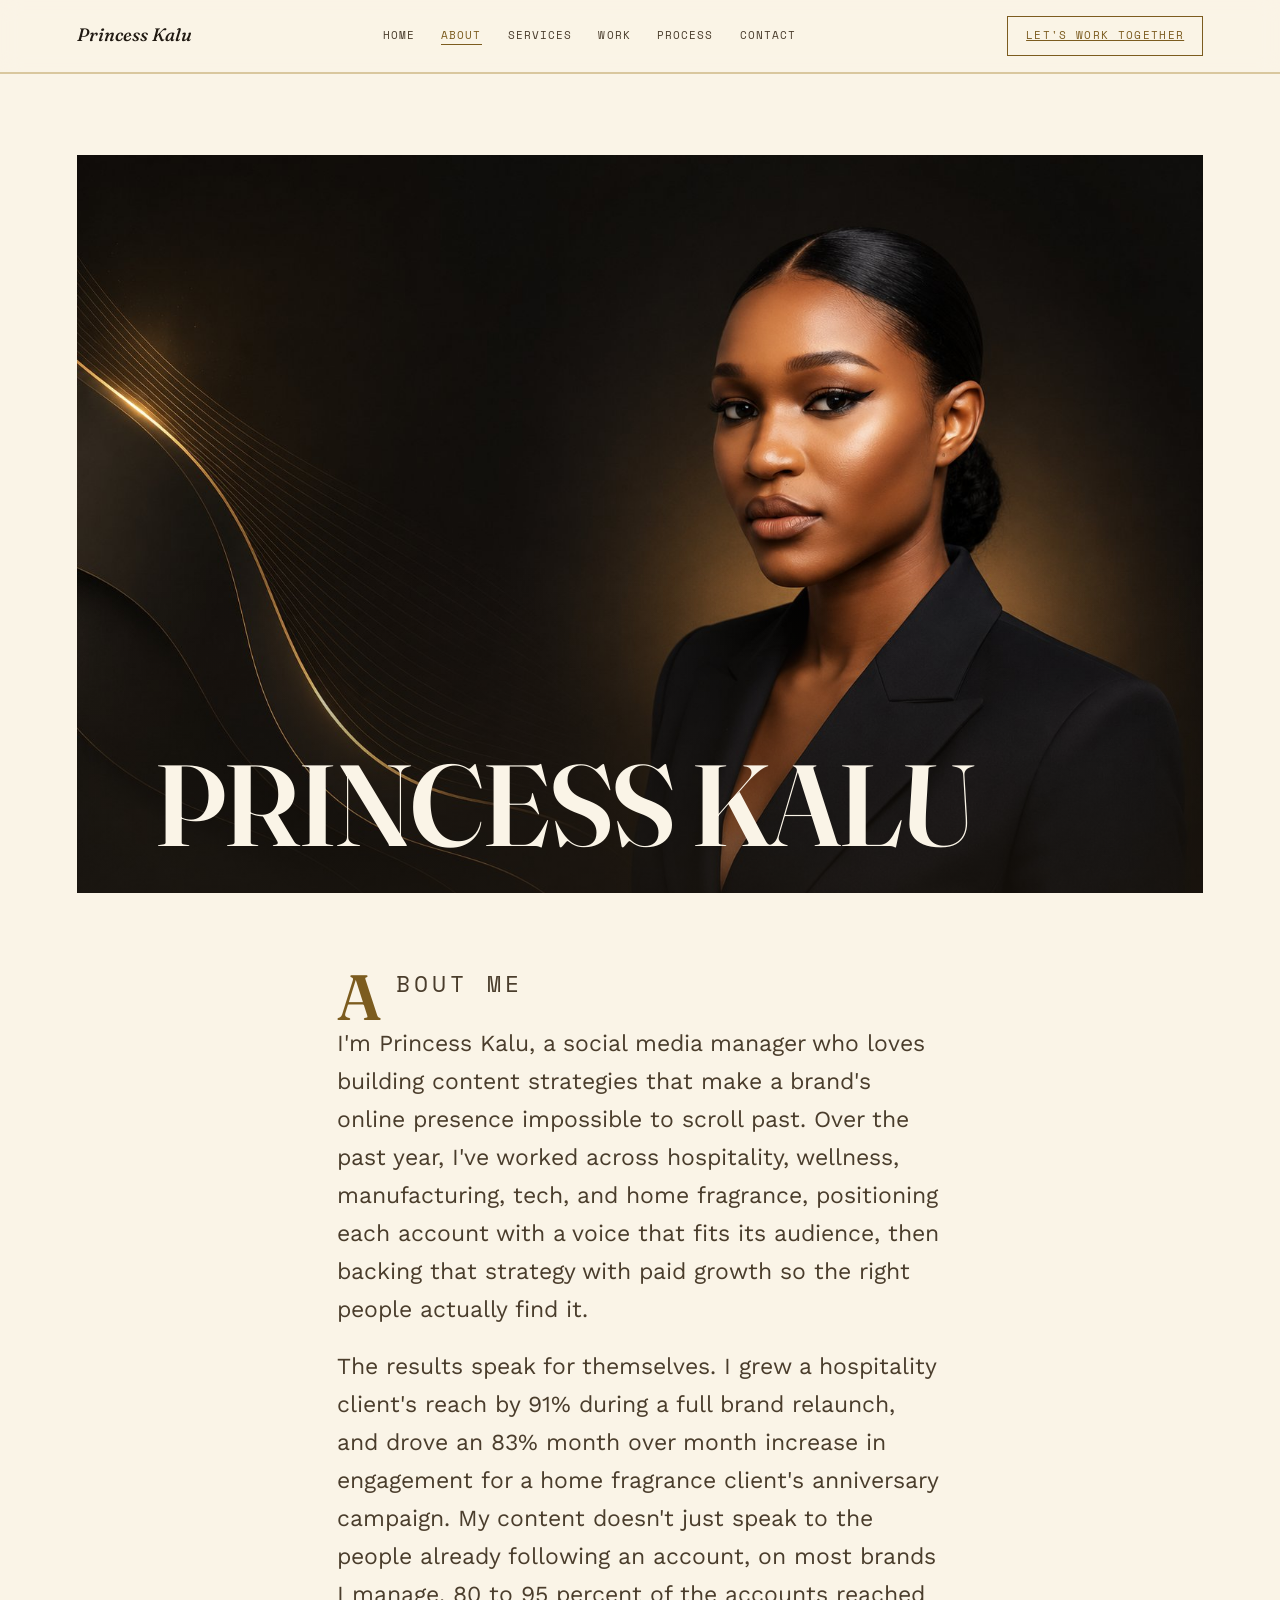
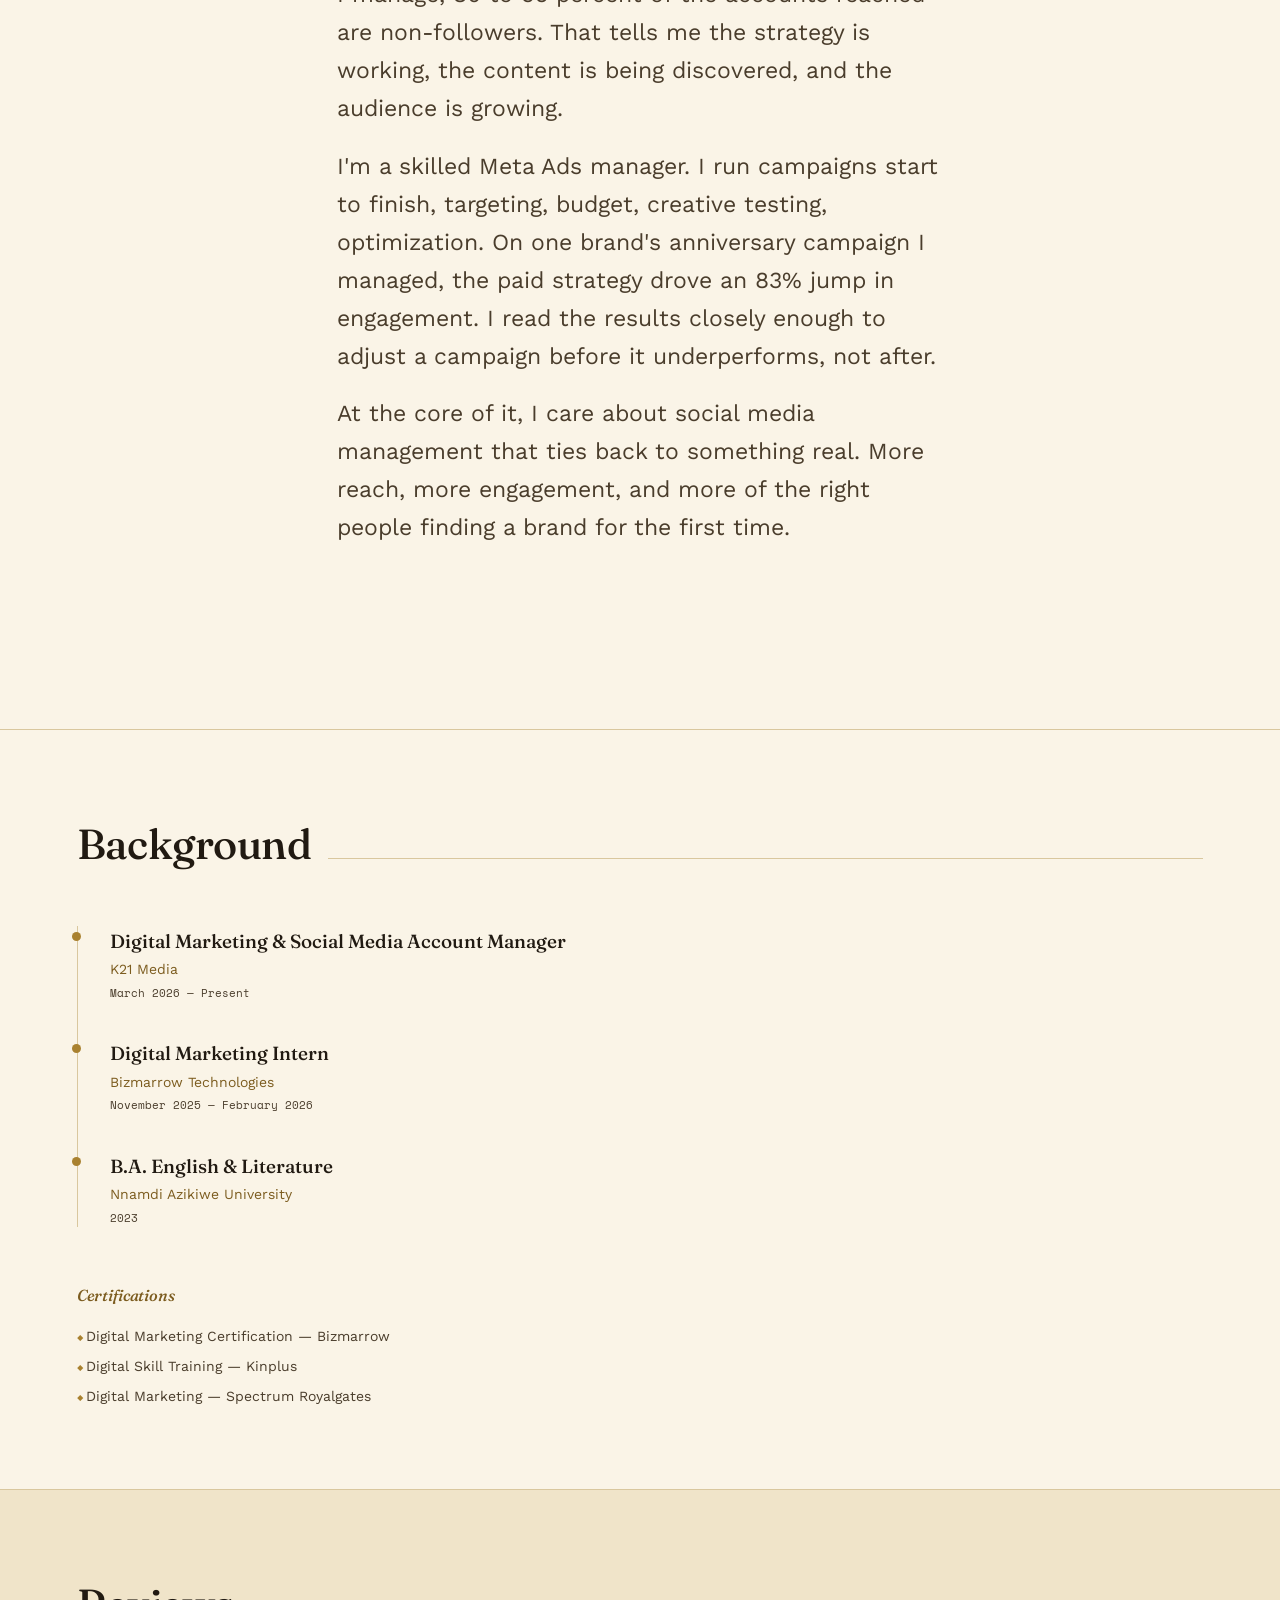
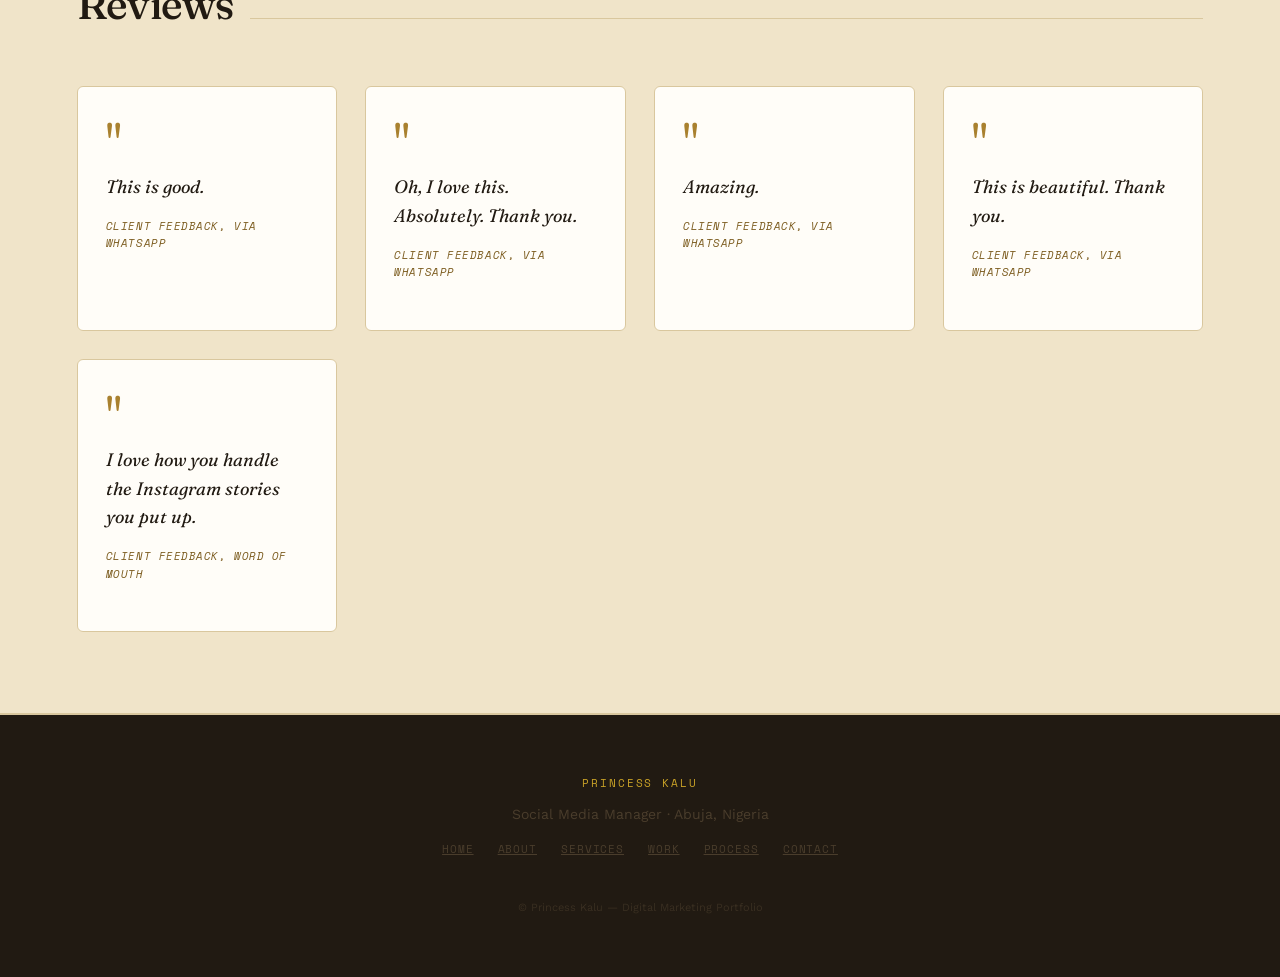
==== about.html @ 13ca0c52 "Add files via upload" ====
<!DOCTYPE html>
<html lang="en">
<head>
<meta charset="UTF-8">
<meta name="viewport" content="width=device-width, initial-scale=1.0">
<title>About — Princess Kalu</title>
<meta name="description" content="Social media manager and digital marketer based in Abuja, Nigeria. Background, certifications, and client feedback.">
<meta property="og:title" content="About — Princess Kalu">
<meta property="og:description" content="Social media manager and digital marketer based in Abuja, Nigeria. Background, certifications, and client feedback.">
<meta property="og:type" content="website">
<meta name="twitter:card" content="summary">
<meta name="twitter:title" content="About — Princess Kalu">
<meta name="twitter:description" content="Social media manager and digital marketer based in Abuja, Nigeria. Background, certifications, and client feedback.">
<link rel="icon" href="data:image/svg+xml,%3Csvg xmlns='http://www.w3.org/2000/svg' viewBox='0 0 100 100'%3E%3Crect width='100' height='100' fill='%23A9812F'/%3E%3Ctext x='50' y='68' font-size='60' fill='%23FAF4E7' text-anchor='middle' font-family='Georgia,serif'%3EP%3C/text%3E%3C/svg%3E">
<link rel="preconnect" href="https://fonts.googleapis.com">
<link href="https://fonts.googleapis.com/css2?family=Fraunces:ital,opsz,wght@0,9..144,300;0,9..144,500;0,9..144,600;1,9..144,500;1,9..144,600&family=Work+Sans:wght@300;400;500;600&family=Space+Mono:wght@400;700&display=swap" rel="stylesheet">
<link rel="stylesheet" href="style.css">
</head>
<body>

<nav>
  <div class="nav-name"><a href="index.html" style="color:inherit; text-decoration:none;">Princess Kalu</a></div>
  <div class="nav-links" id="navLinks" style="gap:26px;">
    <a class="nav-link" href="index.html">Home</a>
    <a class="nav-link current" href="about.html">About</a>
    <a class="nav-link" href="services.html">Services</a>
    <a class="nav-link" href="work.html">Work</a>
    <a class="nav-link" href="process.html">Process</a>
    <a class="nav-link" href="contact.html">Contact</a>
  </div>
  <a href="contact.html" class="nav-cta" style="margin-left:20px;">Let's Work Together</a>
  <button class="nav-toggle" id="navToggle" aria-label="Toggle menu" aria-expanded="false">
    <span></span><span></span><span></span>
  </button>
</nav>

<!-- ABOUT ME -->
<section class="about-section">
  <div class="about-img-wrap">
    <img src="[data-uri]" alt="Princess Kalu, portrait">
    <h2 class="about-label">Princess Kalu</h2>
  </div>
  <div class="about-content">
    <p class="eyebrow">About Me</p>
    <p>I'm Princess Kalu, a social media manager who loves building content strategies that make a brand's online presence impossible to scroll past. Over the past year, I've worked across hospitality, wellness, manufacturing, tech, and home fragrance, positioning each account with a voice that fits its audience, then backing that strategy with paid growth so the right people actually find it.</p>
    <p>The results speak for themselves. I grew a hospitality client's reach by 91% during a full brand relaunch, and drove an 83% month over month increase in engagement for a home fragrance client's anniversary campaign. My content doesn't just speak to the people already following an account, on most brands I manage, 80 to 95 percent of the accounts reached are non-followers. That tells me the strategy is working, the content is being discovered, and the audience is growing.</p>
    <p>I'm a skilled Meta Ads manager. I run campaigns start to finish, targeting, budget, creative testing, optimization. On one brand's anniversary campaign I managed, the paid strategy drove an 83% jump in engagement. I read the results closely enough to adjust a campaign before it underperforms, not after.</p>
    <p>At the core of it, I care about social media management that ties back to something real. More reach, more engagement, and more of the right people finding a brand for the first time.</p>
  </div>
</section>


<section id="background">
  <div class="section-head">
    <h2>Background</h2>
    <div class="rule"></div>
  </div>
  <div class="timeline">
    <div class="timeline-item">
      <div class="role">Digital Marketing &amp; Social Media Account Manager</div>
      <div class="org">K21 Media</div>
      <div class="period">March 2026 — Present</div>
    </div>
    <div class="timeline-item">
      <div class="role">Digital Marketing Intern</div>
      <div class="org">Bizmarrow Technologies</div>
      <div class="period">November 2025 — February 2026</div>
    </div>
    <div class="timeline-item">
      <div class="role">B.A. English &amp; Literature</div>
      <div class="org">Nnamdi Azikiwe University</div>
      <div class="period">2023</div>
    </div>
  </div>

  <div class="certs">
    <h3>Certifications</h3>
    <ul>
      <li>Digital Marketing Certification — Bizmarrow</li>
      <li>Digital Skill Training — Kinplus</li>
      <li>Digital Marketing — Spectrum Royalgates</li>
    </ul>
  </div>
</section>


<!-- TESTIMONIALS -->
<section class="testimonials">
  <div class="section-head">
    <h2>Reviews</h2>
    <div class="rule"></div>
  </div>
  <div class="testi-grid">
    <div class="testi-card">
      <span class="mark">"</span>
      <p>This is good.</p>
      <p class="attribution">Client feedback, via WhatsApp</p>
    </div>
    <div class="testi-card">
      <span class="mark">"</span>
      <p>Oh, I love this. Absolutely. Thank you.</p>
      <p class="attribution">Client feedback, via WhatsApp</p>
    </div>
    <div class="testi-card">
      <span class="mark">"</span>
      <p>Amazing.</p>
      <p class="attribution">Client feedback, via WhatsApp</p>
    </div>
    <div class="testi-card">
      <span class="mark">"</span>
      <p>This is beautiful. Thank you.</p>
      <p class="attribution">Client feedback, via WhatsApp</p>
    </div>
    <div class="testi-card">
      <span class="mark">"</span>
      <p>I love how you handle the Instagram stories you put up.</p>
      <p class="attribution">Client feedback, word of mouth</p>
    </div>
  </div>
</section>



<footer style="padding:60px 6vw; text-align:center; border-top:1px solid var(--line);">
  <p class="eyebrow" style="margin-bottom:10px;">Princess Kalu</p>
  <p style="color:var(--ink-soft); font-size:14px; margin-bottom:16px;">Social Media Manager &middot; Abuja, Nigeria</p>
  <div style="display:flex; gap:24px; justify-content:center; flex-wrap:wrap; font-family:'Space Mono',monospace; font-size:11px; letter-spacing:.08em; text-transform:uppercase; margin-bottom:16px;">
    <a href="index.html" style="color:var(--ink-soft);">Home</a>
    <a href="about.html" style="color:var(--ink-soft);">About</a>
    <a href="services.html" style="color:var(--ink-soft);">Services</a>
    <a href="work.html" style="color:var(--ink-soft);">Work</a>
    <a href="process.html" style="color:var(--ink-soft);">Process</a>
    <a href="contact.html" style="color:var(--ink-soft);">Contact</a>
  </div>
  <p class="fine" style="font-size:11px; color:var(--ink-soft); opacity:.6;">&copy; Princess Kalu &mdash; Digital Marketing Portfolio</p>
</footer>

<script>
  // Mobile nav toggle
  const navToggle = document.getElementById('navToggle');
  const navLinks = document.getElementById('navLinks');
  navToggle.addEventListener('click', () => {
    const isOpen = navLinks.classList.toggle('open');
    navToggle.classList.toggle('open', isOpen);
    navToggle.setAttribute('aria-expanded', isOpen);
  });
  navLinks.querySelectorAll('.nav-link').forEach(link => {
    link.addEventListener('click', () => {
      navLinks.classList.remove('open');
      navToggle.classList.remove('open');
      navToggle.setAttribute('aria-expanded', 'false');
    });
  });

</script>
</body>
</html>
---- style.css ----
:root{
    --cream:#FAF4E7;
    --cream-deep:#F0E4C9;
    --ink:#211A12;
    --ink-soft:#4A3D2C;
    --gold:#A9812F;
    --gold-deep:#7C5C1F;
    --gold-bright:#C9A227;
    --line:#D9C79E;
    --card:#FFFDF8;
  }
  *{box-sizing:border-box; margin:0; padding:0;}
  html{scroll-behavior:smooth;}
  body{
    background:var(--cream);
    color:var(--ink);
    font-family:'Work Sans', sans-serif;
    font-weight:400;
    line-height:1.6;
    -webkit-font-smoothing:antialiased;
    overflow-x:hidden;
  }
  @media (prefers-reduced-motion: reduce){
    *{animation-duration:0.01ms !important; transition-duration:0.01ms !important;}
  }

  ::selection{background:var(--gold); color:var(--cream);}

  .eyebrow{
    font-family:'Space Mono', monospace;
    font-size:11px;
    letter-spacing:0.18em;
    text-transform:uppercase;
    color:var(--gold-deep);
  }

  h1,h2,h3{
    font-family:'Fraunces', serif;
    font-weight:500;
    color:var(--ink);
    letter-spacing:-0.01em;
  }

  a{color:inherit;}

  /* ===== NAV ===== */
  nav{
    position:sticky;
    top:0;
    z-index:50;
    background:rgba(250,244,231,0.92);
    backdrop-filter:blur(10px);
    border-bottom:1px solid var(--line);
    display:flex;
    align-items:center;
    justify-content:space-between;
    padding:16px 6vw;
  }
  .nav-name{
    font-family:'Fraunces', serif;
    font-style:italic;
    font-size:18px;
    font-weight:500;
  }
  .nav-link{
    font-family:'Space Mono', monospace;
    font-size:11px;
    letter-spacing:0.1em;
    text-transform:uppercase;
    text-decoration:none;
    color:var(--ink-soft);
    border-bottom:1px solid transparent;
    transition:border-color .3s ease, color .3s ease;
  }
  .nav-link:hover{ color:var(--gold-deep); border-color:var(--gold-deep); }

  .nav-links{ display:flex; }
  .nav-toggle{
    display:none;
    flex-direction:column;
    gap:5px;
    background:none;
    border:none;
    cursor:pointer;
    padding:4px;
  }
  .nav-toggle span{
    width:22px;
    height:2px;
    background:var(--ink);
    transition:transform .3s ease, opacity .3s ease;
  }
  .nav-toggle.open span:nth-child(1){ transform:translateY(7px) rotate(45deg); }
  .nav-toggle.open span:nth-child(2){ opacity:0; }
  .nav-toggle.open span:nth-child(3){ transform:translateY(-7px) rotate(-45deg); }

  /* ===== HERO ===== */
  .hero{
    display:flex;
    flex-direction:column;
    align-items:center;
    text-align:center;
    gap:0;
    padding:12vh 6vw 10vh;
    position:relative;
    overflow:hidden;
  }
  .hero::before{
    content:"";
    position:absolute;
    top:-20%; right:-10%;
    width:420px; height:420px;
    border:1px solid var(--line);
    border-radius:50%;
    opacity:.6;
  }
  .hero-eyebrow{
    font-family:'Space Mono', monospace;
    font-size:12px;
    letter-spacing:.25em;
    text-transform:uppercase;
    color:var(--gold-deep);
    opacity:0;
    animation:riseIn .9s cubic-bezier(.2,.8,.2,1) forwards;
    animation-delay:.05s;
  }
  .hero-title{
    margin-top:18px;
    font-size:clamp(48px, 9vw, 118px);
    line-height:1;
    opacity:0;
    animation:riseIn .9s cubic-bezier(.2,.8,.2,1) forwards;
    animation-delay:.15s;
  }
  .hero-title em{
    font-style:italic;
    color:var(--gold-deep);
  }
  .hero-role{
    margin-top:16px;
    font-family:'Space Mono', monospace;
    font-size:13px;
    letter-spacing:.18em;
    text-transform:uppercase;
    color:var(--ink-soft);
    opacity:0;
    animation:riseIn .9s cubic-bezier(.2,.8,.2,1) forwards;
    animation-delay:.3s;
  }
  .hero-sub{
    margin-top:26px;
    max-width:480px;
    color:var(--ink-soft);
    font-size:16px;
    font-style:italic;
    opacity:0;
    animation:riseIn .9s cubic-bezier(.2,.8,.2,1) forwards;
    animation-delay:.45s;
  }
  .hero-meta{
    margin-top:32px;
    display:flex;
    justify-content:center;
    gap:28px;
    font-family:'Space Mono', monospace;
    font-size:11px;
    color:var(--gold-deep);
    opacity:0;
    animation:riseIn .9s cubic-bezier(.2,.8,.2,1) forwards;
    animation-delay:.6s;
  }
  @keyframes riseIn{
    from{opacity:0; transform:translateY(18px);}
    to{opacity:1; transform:translateY(0);}
  }
  @keyframes fadeScale{
    from{opacity:0; transform:scale(.94);}
    to{opacity:1; transform:scale(1);}
  }

  /* ===== ABOUT ME ===== */
  .about-section{
    position:relative;
    border-top:1px solid var(--line);
    border-bottom:1px solid var(--line);
    opacity:0;
    animation:fadeScale 1s cubic-bezier(.2,.8,.2,1) forwards;
    animation-delay:.2s;
  }
  .about-img-wrap{
    width:100%;
    height:82vh;
    overflow:hidden;
    position:relative;
  }
  .about-img-wrap img{
    width:100%;
    height:100%;
    object-fit:cover;
    object-position:68% 22%;
    display:block;
  }
  .about-img-wrap::after{
    content:"";
    position:absolute;
    inset:0;
    background:linear-gradient(180deg, rgba(33,26,18,0) 55%, rgba(33,26,18,.55) 100%);
  }
  .about-label{
    position:absolute;
    left:6vw; bottom:36px;
    z-index:2;
    color:var(--cream);
    font-family:'Fraunces', serif;
    font-weight:600;
    font-size:clamp(48px, 9vw, 130px);
    line-height:.9;
    letter-spacing:-0.02em;
    text-transform:uppercase;
  }
  .about-content{
    max-width:760px;
    margin:0 auto;
    padding:8vh 6vw 9vh;
  }
  .about-content .eyebrow{ display:block; margin-bottom:22px; }
  .about-content p{
    font-size:clamp(18px,2.1vw,23px);
    line-height:1.65;
    color:var(--ink-soft);
    margin-bottom:20px;
  }
  .about-content p:first-of-type::first-letter{
    font-family:'Fraunces', serif;
    font-size:64px;
    font-weight:600;
    color:var(--gold-deep);
    float:left;
    line-height:.8;
    padding-right:10px;
    padding-top:6px;
  }
  @media (max-width:760px){
    .about-img-wrap{ height:58vh; }
  }

  /* ===== SECTION WRAP ===== */
  section{
    padding:9vh 6vw;
  }
  .section-head{
    display:flex;
    align-items:baseline;
    gap:16px;
    margin-bottom:48px;
  }
  .section-head h2{
    font-size:clamp(28px,3.4vw,42px);
  }
  .section-head .rule{
    flex:1;
    height:1px;
    background:var(--line);
  }

  /* ===== BRAND STRIP ===== */
  .brands{
    background:var(--cream-deep);
    padding:6vh 6vw;
    border-top:1px solid var(--line);
    border-bottom:1px solid var(--line);
  }
  .brands .eyebrow{ display:block; text-align:center; margin-bottom:28px;}
  .brand-row{
    display:flex;
    flex-wrap:wrap;
    align-items:center;
    justify-content:center;
    gap:56px;
  }
  .brand-row img{
    height:42px;
    width:auto;
    max-width:150px;
    object-fit:contain;
    filter:grayscale(1) contrast(1.1);
    opacity:.72;
    transition:opacity .35s ease, filter .35s ease, transform .35s ease;
  }
  .brand-row img:hover{
    filter:grayscale(0);
    opacity:1;
    transform:translateY(-3px);
  }

  /* ===== CAPABILITIES / PROOF DRAWER ===== */
  .cap-list{
    display:flex;
    flex-direction:column;
    border-top:1px solid var(--line);
  }
  .cap-item{
    border-bottom:1px solid var(--line);
  }
  .cap-trigger{
    width:100%;
    display:flex;
    align-items:center;
    justify-content:space-between;
    gap:20px;
    background:none;
    border:none;
    cursor:pointer;
    padding:26px 4px;
    text-align:left;
    font-family:'Fraunces', serif;
  }
  .cap-trigger-left{
    display:flex;
    align-items:baseline;
    gap:18px;
  }
  .cap-index{
    font-family:'Space Mono', monospace;
    font-size:12px;
    color:var(--gold);
  }
  .cap-title{
    font-size:clamp(20px,2.6vw,30px);
    font-weight:500;
    color:var(--ink);
    transition:color .3s ease;
  }
  .cap-trigger:hover .cap-title{ color:var(--gold-deep); }
  .cap-icon{
    width:30px; height:30px;
    border:1px solid var(--gold);
    border-radius:50%;
    display:flex; align-items:center; justify-content:center;
    flex-shrink:0;
    position:relative;
    transition:transform .4s cubic-bezier(.2,.8,.2,1), background .3s ease;
  }
  .cap-icon::before, .cap-icon::after{
    content:"";
    position:absolute;
    background:var(--gold-deep);
    transition:transform .4s cubic-bezier(.2,.8,.2,1), opacity .3s ease;
  }
  .cap-icon::before{ width:12px; height:1px; }
  .cap-icon::after{ width:1px; height:12px; }
  .cap-item.open .cap-icon{ transform:rotate(45deg); background:var(--gold); }
  .cap-item.open .cap-icon::before, .cap-item.open .cap-icon::after{ background:var(--cream); }

  .cap-panel{
    max-height:0;
    overflow:hidden;
    transition:max-height .55s cubic-bezier(.2,.8,.2,1);
  }
  .cap-panel-inner{
    padding:0 4px 40px;
    display:grid;
    grid-template-columns: 0.9fr 1.4fr;
    gap:40px;
  }
  .cap-desc p{
    color:var(--ink-soft);
    font-size:15px;
    margin-bottom:14px;
  }
  .cap-desc ul{
    list-style:none;
    margin-top:16px;
  }
  .cap-desc li{
    font-family:'Space Mono', monospace;
    font-size:11.5px;
    letter-spacing:.03em;
    color:var(--gold-deep);
    padding:7px 0;
    border-top:1px solid var(--line);
  }
  .proof-gallery{
    display:grid;
    grid-template-columns:repeat(auto-fill,minmax(180px,1fr));
    gap:14px;
  }
  .proof-gallery figure{
    background:var(--card);
    border:1px solid var(--line);
    border-radius:6px;
    overflow:hidden;
    cursor:zoom-in;
    transition:transform .3s ease, box-shadow .3s ease;
  }
  .proof-gallery figure:hover{
    transform:translateY(-4px);
    box-shadow:0 18px 30px -18px rgba(33,26,18,.4);
  }
  .proof-gallery img{
    width:100%;
    height:150px;
    object-fit:cover;
    object-position:top;
    display:block;
  }
  .proof-gallery figcaption{
    font-family:'Space Mono', monospace;
    font-size:10px;
    color:var(--ink-soft);
    padding:8px 10px;
    border-top:1px solid var(--line);
  }
  .no-proof{
    font-family:'Space Mono', monospace;
    font-size:11.5px;
    color:var(--ink-soft);
    font-style:normal;
  }

  @media (max-width:760px){
    .cap-panel-inner{ grid-template-columns:1fr; gap:24px;}
  }

  /* ===== LIGHTBOX ===== */
  .lightbox{
    position:fixed; inset:0;
    background:rgba(33,26,18,.92);
    display:flex; align-items:center; justify-content:center;
    z-index:100;
    opacity:0; pointer-events:none;
    transition:opacity .3s ease;
    padding:5vw;
  }
  .lightbox.active{ opacity:1; pointer-events:auto; }
  .lightbox img{
    max-width:90vw; max-height:85vh;
    border-radius:4px;
    box-shadow:0 40px 80px rgba(0,0,0,.5);
  }
  .lightbox-close{
    position:absolute; top:24px; right:32px;
    color:var(--cream);
    font-family:'Space Mono', monospace;
    font-size:13px;
    letter-spacing:.1em;
    text-transform:uppercase;
    background:none; border:1px solid var(--cream);
    padding:8px 16px;
    border-radius:20px;
    cursor:pointer;
  }

  /* ===== SKILLS ===== */
  .skill-groups{
    display:grid;
    grid-template-columns:repeat(auto-fit, minmax(230px,1fr));
    gap:36px;
  }
  .skill-group h3{
    font-size:16px;
    font-style:italic;
    color:var(--gold-deep);
    margin-bottom:14px;
    padding-bottom:10px;
    border-bottom:1px solid var(--line);
  }
  .skill-group ul{ list-style:none; }
  .skill-group li{
    font-size:14px;
    color:var(--ink-soft);
    padding:6px 0;
  }
  .skill-group li::before{
    content:"— ";
    color:var(--gold);
  }

  /* ===== TOOLS ===== */
  .tools-row{
    display:flex;
    flex-wrap:wrap;
    gap:18px;
  }
  .tool-chip{
    display:flex; align-items:center; gap:10px;
    background:var(--card);
    border:1px solid var(--line);
    border-radius:30px;
    padding:10px 20px 10px 14px;
    transition:transform .3s ease, border-color .3s ease;
  }
  .tool-chip:hover{ transform:translateY(-3px); border-color:var(--gold); }
  .tool-chip img{ width:24px; height:24px; object-fit:contain; border-radius:5px; }
  .tool-chip span{
    font-family:'Space Mono', monospace;
    font-size:12px;
    letter-spacing:.03em;
  }
  .tool-chip.text-only{ padding:10px 20px; }

  /* ===== BACKGROUND / TIMELINE ===== */
  .timeline{
    border-left:1px solid var(--line);
    padding-left:32px;
    display:flex;
    flex-direction:column;
    gap:36px;
  }
  .timeline-item{ position:relative; }
  .timeline-item::before{
    content:"";
    position:absolute;
    left:-37.5px; top:6px;
    width:9px; height:9px;
    border-radius:50%;
    background:var(--gold);
  }
  .timeline-item .role{
    font-family:'Fraunces', serif;
    font-size:19px;
    font-weight:500;
  }
  .timeline-item .org{ color:var(--gold-deep); font-size:14px; margin-top:2px;}
  .timeline-item .period{
    font-family:'Space Mono', monospace;
    font-size:11px;
    color:var(--ink-soft);
    margin-top:4px;
  }
  .certs{
    margin-top:56px;
  }
  .certs h3{ font-size:16px; font-style:italic; color:var(--gold-deep); margin-bottom:16px; }
  .certs ul{ list-style:none; display:flex; flex-direction:column; gap:8px; }
  .certs li{ font-size:14px; color:var(--ink-soft); }
  .certs li::before{ content:"◆ "; color:var(--gold); font-size:9px; }

  /* ===== TESTIMONIALS ===== */
  .testimonials{
    background:var(--cream-deep);
    border-top:1px solid var(--line);
    border-bottom:1px solid var(--line);
  }
  .testi-grid{
    display:grid;
    grid-template-columns:repeat(auto-fit, minmax(260px,1fr));
    gap:28px;
  }
  .testi-card{
    background:var(--card);
    border:1px solid var(--line);
    border-radius:6px;
    padding:32px 28px;
    position:relative;
  }
  .testi-card .mark{
    font-family:'Fraunces', serif;
    font-size:48px;
    color:var(--gold);
    line-height:1;
    display:block;
    margin-bottom:6px;
  }
  .testi-card p{
    font-family:'Fraunces', serif;
    font-style:italic;
    font-size:18px;
    color:var(--ink);
    margin-bottom:16px;
  }
  .testi-card .attribution{
    font-family:'Space Mono', monospace;
    font-size:11px;
    letter-spacing:.05em;
    text-transform:uppercase;
    color:var(--gold-deep);
  }

  /* ===== CONTACT / FOOTER ===== */
  footer{
    background:var(--ink);
    color:var(--cream);
    padding:11vh 6vw 5vh;
    text-align:center;
  }
  footer .eyebrow{ color:var(--gold-bright); }
  footer h2{
    color:var(--cream);
    font-size:clamp(32px,5vw,58px);
    margin:18px 0 36px;
  }
  footer h2 em{ font-style:italic; color:var(--gold-bright); }
  .contact-links{
    display:flex;
    flex-wrap:wrap;
    justify-content:center;
    gap:40px;
    margin-bottom:56px;
  }
  .contact-links a{
    text-decoration:none;
    font-family:'Space Mono', monospace;
    font-size:14px;
    letter-spacing:.03em;
    border-bottom:1px solid rgba(250,244,231,.35);
    padding-bottom:4px;
    transition:border-color .3s ease, color .3s ease;
  }
  .contact-links a:hover{ color:var(--gold-bright); border-color:var(--gold-bright); }
  footer .location{
    font-family:'Space Mono', monospace;
    font-size:11px;
    color:rgba(250,244,231,.55);
    letter-spacing:.1em;
    text-transform:uppercase;
  }
  footer .fine{
    margin-top:40px;
    font-size:11px;
    color:rgba(250,244,231,.35);
  }

  @media (max-width:820px){
    .hero{ padding-top:8vh; }
    .hero-portrait{ order:-1; margin-bottom:20px; justify-self:start;}
    .hero-portrait img{ width:200px; height:250px; }
    .hero-portrait::after{ width:200px; height:250px; }
    nav{ padding:14px 5vw; flex-wrap:wrap; }
    .nav-toggle{ display:flex; }
    .nav-links{
      display:none;
      width:100%;
      flex-direction:column;
      align-items:flex-start;
      gap:18px;
      padding-top:20px;
      margin-top:14px;
      border-top:1px solid var(--line);
    }
    .nav-links.open{ display:flex; }
  }

/* ===== MULTI-PAGE NAV ===== */
.nav-cta{
  font-family:'Space Mono', monospace;
  font-size:11px;
  letter-spacing:.12em;
  text-transform:uppercase;
  color:var(--gold-deep);
  border:1px solid var(--gold-deep);
  padding:10px 18px;
  white-space:nowrap;
  transition:background .3s ease, color .3s ease;
}
.nav-cta:hover{ background:var(--gold-deep); color:var(--cream); }
.nav-link.current{ color:var(--gold-deep); border-color:var(--gold-deep); }

/* ===== HOME HERO (split photo) ===== */
.home-hero{
  display:grid;
  grid-template-columns: 1.05fr 0.95fr;
  align-items:stretch;
  min-height:88vh;
}
.home-hero-copy{
  display:flex;
  flex-direction:column;
  justify-content:center;
  padding:6vh 5vw;
  gap:0;
}
.home-hero-copy .eyebrow-row{
  display:flex; align-items:center; gap:14px; margin-bottom:18px;
}
.home-hero-copy .eyebrow-row .dash{ width:36px; height:1px; background:var(--gold-deep); }
.home-hero-title{
  font-size:clamp(52px, 6.2vw, 96px);
  line-height:0.98;
  margin-bottom:22px;
}
.home-hero-title .divider{
  width:100%;
  max-width:340px;
  height:1px;
  background:var(--line);
  margin:22px 0 26px;
  position:relative;
}
.home-hero-title .divider::after{
  content:"◆";
  position:absolute; left:50%; top:50%;
  transform:translate(-50%,-50%);
  color:var(--gold-deep);
  font-size:10px;
  background:var(--cream);
  padding:0 8px;
}
.home-hero-sub{
  font-family:'Fraunces', serif;
  font-style:italic;
  font-size:20px;
  margin-bottom:16px;
}
.home-hero-desc{
  color:var(--ink-soft);
  max-width:440px;
  margin-bottom:32px;
}
.home-hero-btns{
  display:flex;
  gap:16px;
  flex-wrap:wrap;
  margin-bottom:56px;
}
.btn-primary{
  font-family:'Space Mono', monospace;
  font-size:12px;
  letter-spacing:.1em;
  text-transform:uppercase;
  background:var(--gold-deep);
  color:var(--cream);
  padding:16px 28px;
  display:inline-flex;
  align-items:center;
  gap:10px;
  transition:background .3s ease;
}
.btn-primary:hover{ background:var(--ink); }
.btn-outline{
  font-family:'Space Mono', monospace;
  font-size:12px;
  letter-spacing:.1em;
  text-transform:uppercase;
  background:transparent;
  color:var(--ink);
  border:1px solid var(--line);
  padding:16px 28px;
  display:inline-flex;
  align-items:center;
  transition:border-color .3s ease, color .3s ease;
}
.btn-outline:hover{ border-color:var(--gold-deep); color:var(--gold-deep); }
.home-hero-clients .eyebrow{ display:block; margin-bottom:14px; }
.home-hero-clients .client-row{
  display:flex; flex-wrap:wrap; gap:18px; align-items:baseline;
  font-family:'Fraunces', serif;
}
.home-hero-clients .client-row span{ font-size:15px; }
.home-hero-clients .client-row .sep{ color:var(--line); }
.home-hero-clients .client-sub{
  display:block;
  font-family:'Work Sans', sans-serif;
  font-size:10px;
  letter-spacing:.05em;
  color:var(--ink-soft);
  text-transform:uppercase;
  margin-top:2px;
}
.home-hero-photo{
  position:relative;
  min-height:50vh;
}
.home-hero-photo img{
  width:100%; height:100%;
  object-fit:cover;
  display:block;
}

@media (max-width:900px){
  .home-hero{ grid-template-columns:1fr; }
  .home-hero-photo{ order:-1; min-height:42vh; }
  .home-hero-copy{ padding:6vh 6vw 8vh; }
  .home-hero-btns{ margin-bottom:36px; }
}

/* ===== SUB-PAGE HEADER ===== */
.page-header{
  padding:16vh 6vw 8vh;
  text-align:center;
  border-bottom:1px solid var(--line);
}
.page-header .eyebrow{ display:block; margin-bottom:14px; }
.page-header h1{
  font-size:clamp(40px, 6vw, 68px);
}
.page-header p{
  color:var(--ink-soft);
  max-width:560px;
  margin:18px auto 0;
}
@media (max-width:820px){
  .page-header{ padding-top:14vh; }
}

/* ===== PROCESS PAGE ===== */
.process-steps{
  max-width:900px;
  margin:0 auto;
  padding:0 6vw 12vh;
}
.process-step{
  display:grid;
  grid-template-columns:80px 1fr;
  gap:28px;
  padding:36px 0;
  border-bottom:1px solid var(--line);
}
.process-step:last-child{ border-bottom:none; }
.process-step .num{
  font-family:'Fraunces', serif;
  font-size:40px;
  color:var(--gold-deep);
  font-style:italic;
}
.process-step h3{ font-size:22px; margin-bottom:8px; }
.process-step p{ color:var(--ink-soft); max-width:520px; }

/* ===== CONTACT PAGE ===== */
.contact-page{
  padding:16vh 6vw 14vh;
  text-align:center;
}
.contact-page h1{
  font-size:clamp(40px,6vw,72px);
  margin-bottom:24px;
}
.contact-page .contact-links{
  display:flex;
  gap:32px;
  justify-content:center;
  flex-wrap:wrap;
  margin:32px 0 18px;
}
.contact-page .contact-links a{
  font-family:'Space Mono', monospace;
  font-size:16px;
  border-bottom:1px solid var(--gold-deep);
  padding-bottom:4px;
  color:var(--ink);
  transition:color .3s ease, border-color .3s ease;
}
.contact-page .contact-links a:hover{ color:var(--gold-deep); }
.contact-page .location{
  font-family:'Space Mono', monospace;
  font-size:11px;
  letter-spacing:.1em;
  text-transform:uppercase;
  color:var(--ink-soft);
}
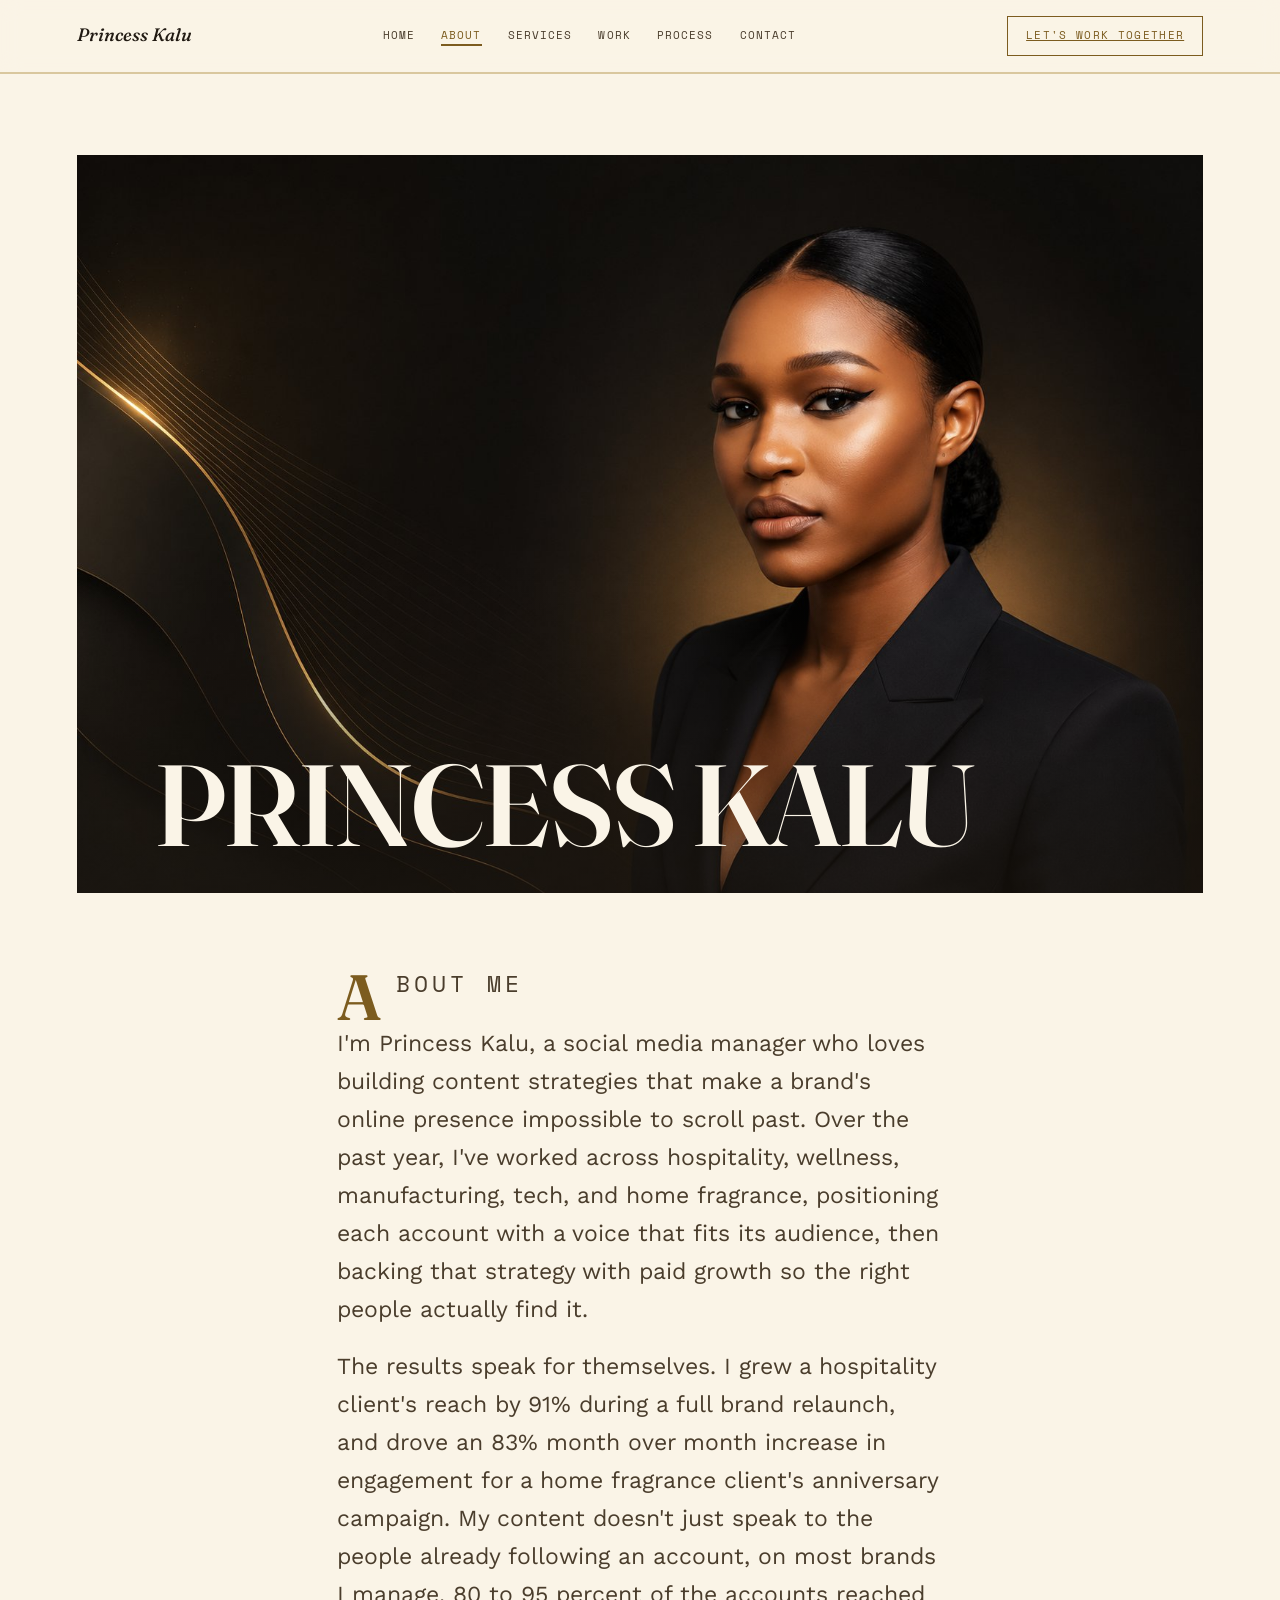
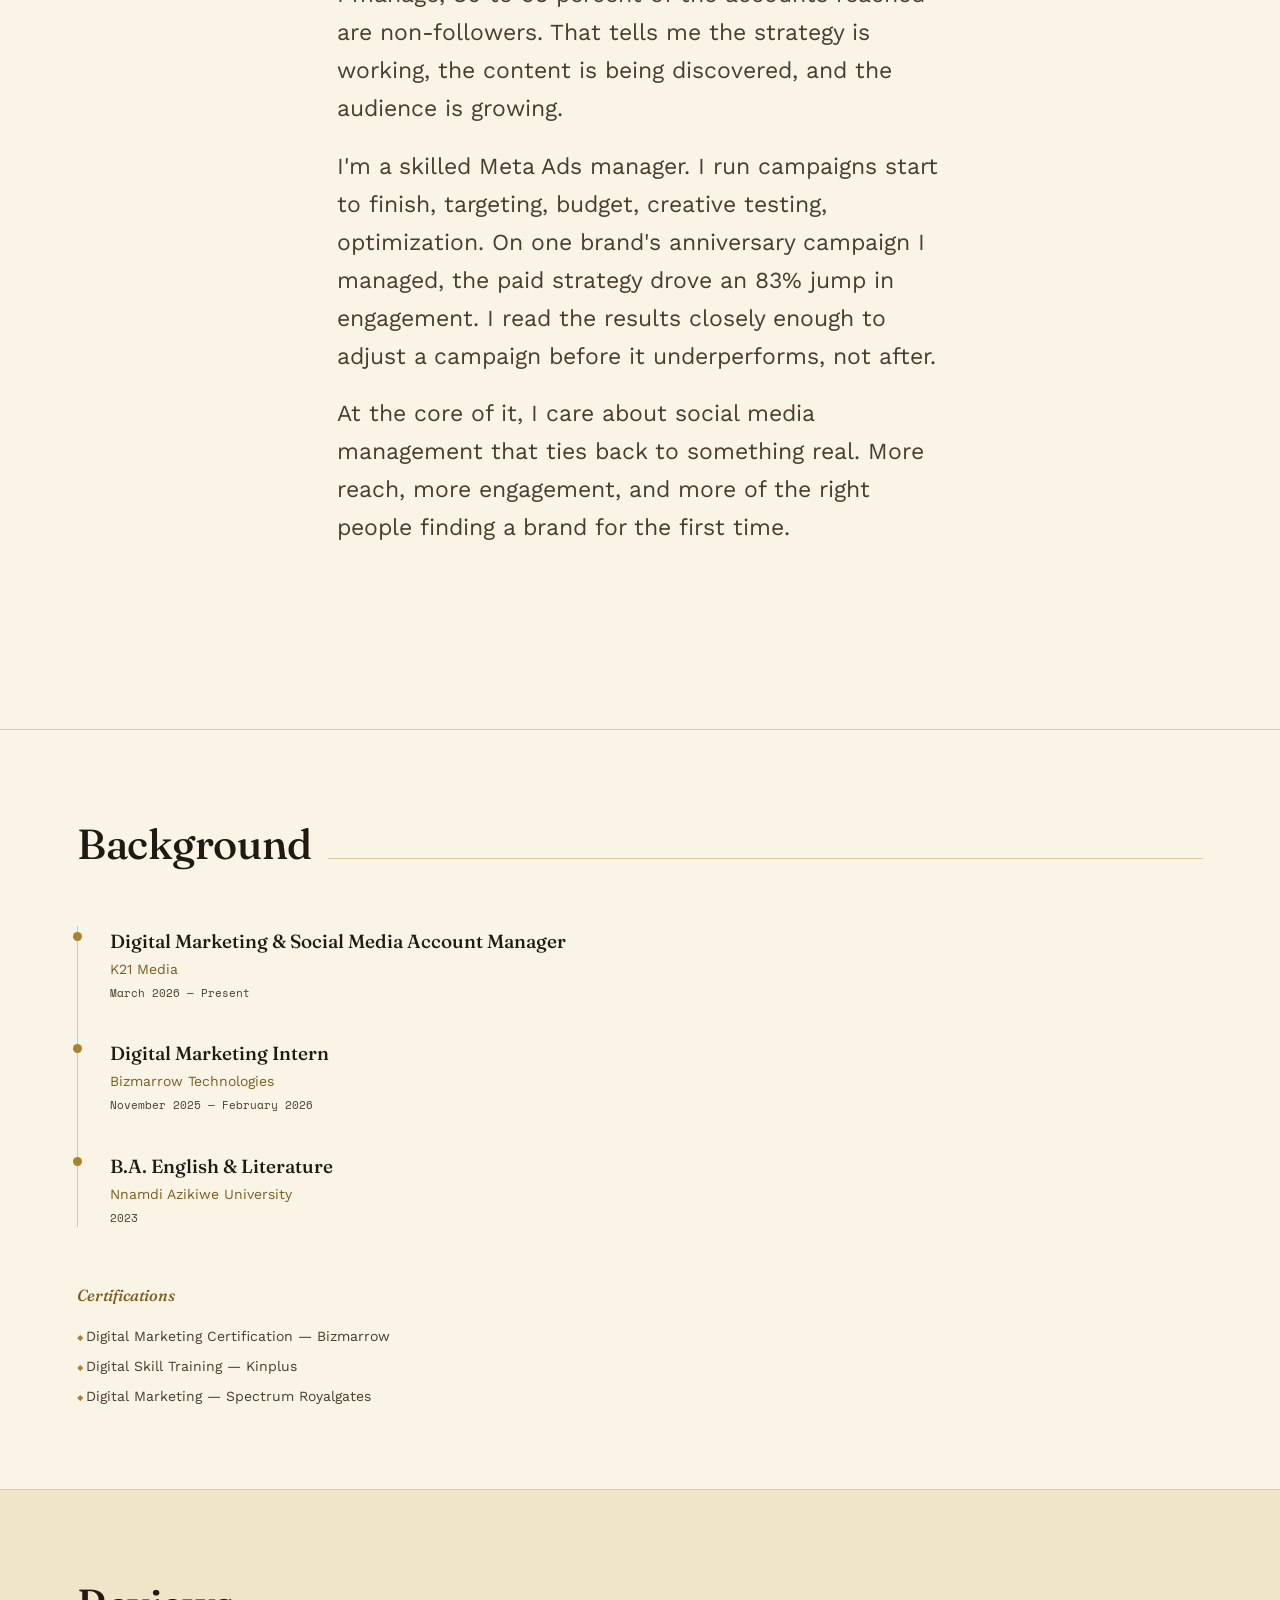
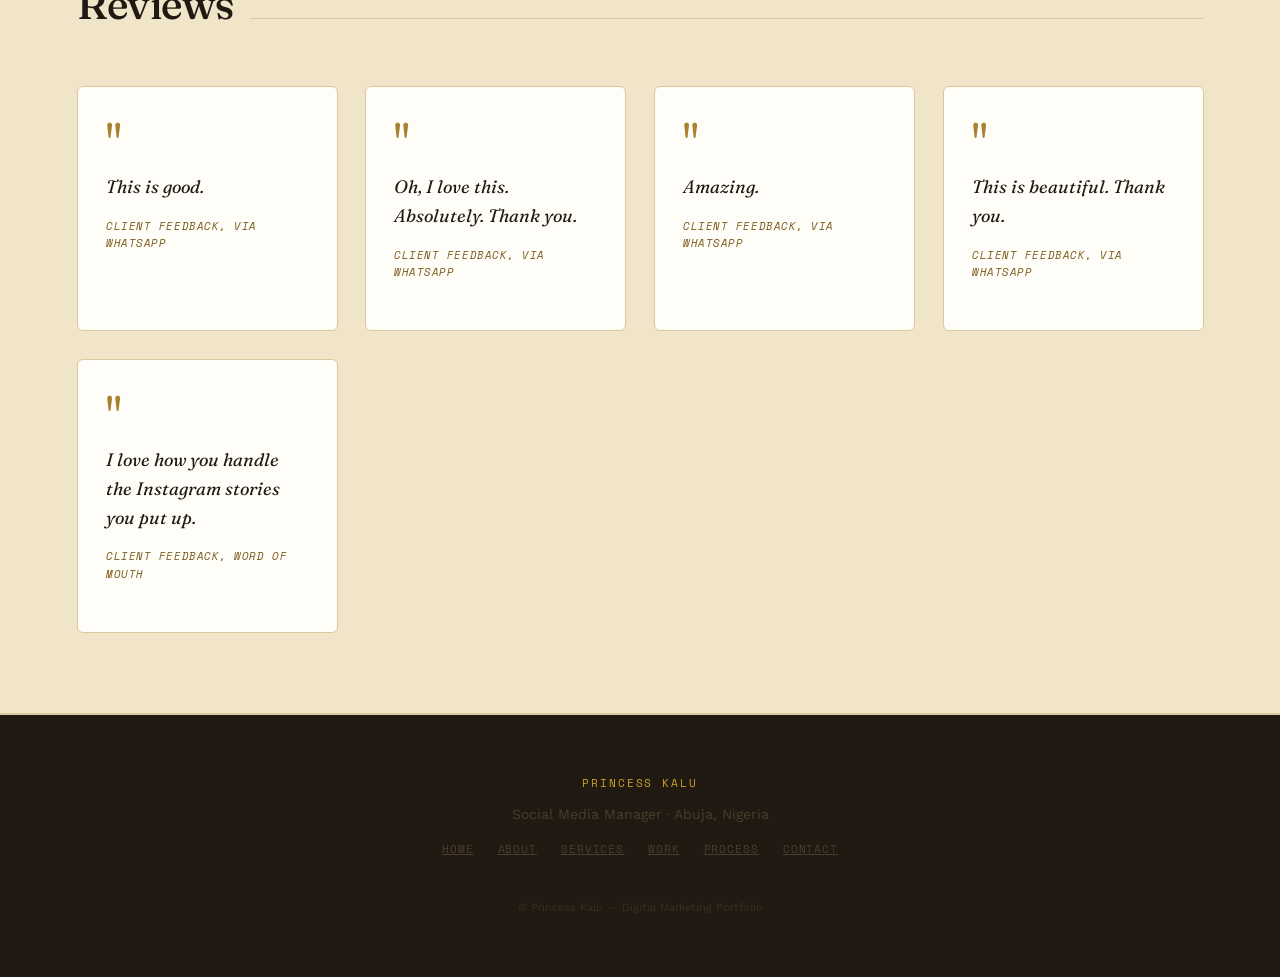
==== commit 93acf54d: "Add files via upload" ====
--- a/about.html
+++ b/about.html
@@ -152,6 +152,62 @@
     });
   });
 
+  // ===== Site-wide motion: scroll progress, reveal-on-scroll, nav elevation =====
+  document.documentElement.classList.add('js');
+
+  // Scroll progress bar
+  const progressBar = document.createElement('div');
+  progressBar.className = 'scroll-progress';
+  document.body.appendChild(progressBar);
+  const updateProgress = () => {
+    const h = document.documentElement;
+    const scrolled = h.scrollTop || document.body.scrollTop;
+    const height = (h.scrollHeight || document.body.scrollHeight) - h.clientHeight;
+    progressBar.style.width = height > 0 ? (scrolled / height) * 100 + '%' : '0%';
+  };
+  document.addEventListener('scroll', updateProgress, { passive: true });
+  updateProgress();
+
+  // Nav elevation on scroll
+  const siteNav = document.querySelector('nav');
+  const updateNavShadow = () => {
+    if (!siteNav) return;
+    siteNav.classList.toggle('scrolled', (window.scrollY || document.documentElement.scrollTop) > 8);
+  };
+  document.addEventListener('scroll', updateNavShadow, { passive: true });
+  updateNavShadow();
+
+  // Reveal-on-scroll for recurring content blocks
+  const revealTargets = document.querySelectorAll(
+    '.page-header, .section-head, .home-hero-clients, .brand-row, .skill-group, .tool-chip, .cap-item, .proof-gallery figure, .process-step, .testi-card, .timeline-item, .about-section, .about-img-wrap, .contact-links, .certs'
+  );
+  revealTargets.forEach((el, i) => {
+    el.classList.add('reveal');
+    el.style.transitionDelay = Math.min((i % 6) * 70, 350) + 'ms';
+  });
+  if ('IntersectionObserver' in window) {
+    const revealObserver = new IntersectionObserver((entries) => {
+      entries.forEach(entry => {
+        if (entry.isIntersecting) {
+          entry.target.classList.add('visible');
+          revealObserver.unobserve(entry.target);
+        }
+      });
+    }, { threshold: 0.12, rootMargin: '0px 0px -40px 0px' });
+    revealTargets.forEach(el => revealObserver.observe(el));
+  } else {
+    revealTargets.forEach(el => el.classList.add('visible'));
+  }
+
+  // Gentle entrance for the hero copy on first load
+  const heroCopy = document.querySelector('.home-hero-copy');
+  if (heroCopy) {
+    Array.from(heroCopy.children).forEach((el, i) => {
+      el.classList.add('hero-in');
+      el.style.animationDelay = (i * 0.09) + 's';
+    });
+  }
+
 </script>
 </body>
 </html>
--- a/style.css
+++ b/style.css
@@ -849,3 +849,78 @@
   text-transform:uppercase;
   color:var(--ink-soft);
 }
+
+/* ===== MOTION: scroll progress, reveal-on-scroll, nav elevation, button feel ===== */
+.scroll-progress{
+  position:fixed;
+  top:0; left:0;
+  height:3px;
+  width:0%;
+  background:linear-gradient(90deg, var(--gold-deep), var(--gold-bright));
+  z-index:100;
+  transition:width .12s ease-out;
+}
+
+nav{ transition:box-shadow .35s ease, background-color .35s ease; }
+nav.scrolled{
+  box-shadow:0 6px 24px -12px rgba(33,26,18,0.25);
+}
+
+/* Reveal-on-scroll: content stays visible without JS; .js enables the hidden->visible transition */
+.reveal{ opacity:1; transform:none; }
+.js .reveal{
+  opacity:0;
+  transform:translateY(28px);
+  transition:opacity .7s cubic-bezier(.16,.84,.44,1), transform .7s cubic-bezier(.16,.84,.44,1);
+  will-change:opacity, transform;
+}
+.js .reveal.visible{ opacity:1; transform:translateY(0); }
+
+/* Hero entrance */
+@keyframes heroFadeUp{
+  from{ opacity:0; transform:translateY(22px); }
+  to{ opacity:1; transform:translateY(0); }
+}
+.js .home-hero-copy > *{ opacity:0; }
+.js .home-hero-copy > *.hero-in{
+  animation:heroFadeUp .8s cubic-bezier(.16,.84,.44,1) forwards;
+}
+
+/* Buttons & links: lift + press feedback */
+.btn-primary, .btn-outline, .nav-cta{
+  transition:background .3s ease, color .3s ease, border-color .3s ease,
+             transform .25s cubic-bezier(.16,.84,.44,1), box-shadow .25s ease;
+}
+.btn-primary:hover, .btn-outline:hover, .nav-cta:hover{
+  transform:translateY(-3px);
+  box-shadow:0 10px 22px -12px rgba(33,26,18,0.35);
+}
+.btn-primary:active, .btn-outline:active, .nav-cta:active{
+  transform:translateY(-1px) scale(.97);
+  box-shadow:0 4px 10px -6px rgba(33,26,18,0.35);
+  transition-duration:.1s;
+}
+
+.nav-link{ position:relative; }
+.nav-link::after{
+  content:"";
+  position:absolute; left:0; right:0; bottom:-2px;
+  height:1px;
+  background:var(--gold-deep);
+  transform:scaleX(0);
+  transform-origin:left;
+  transition:transform .3s ease;
+}
+.nav-link:hover::after, .nav-link.current::after{ transform:scaleX(1); }
+
+/* Subtle lift on interactive cards/tiles already using hover states */
+.testi-card, .cap-item, .skill-group, .proof-gallery figure{
+  transition:transform .35s cubic-bezier(.16,.84,.44,1), box-shadow .35s ease;
+}
+.testi-card:hover, .skill-group:hover{
+  transform:translateY(-4px);
+}
+
+@media (prefers-reduced-motion: reduce){
+  .js .reveal, .js .home-hero-copy > *{ opacity:1 !important; transform:none !important; animation:none !important; }
+}
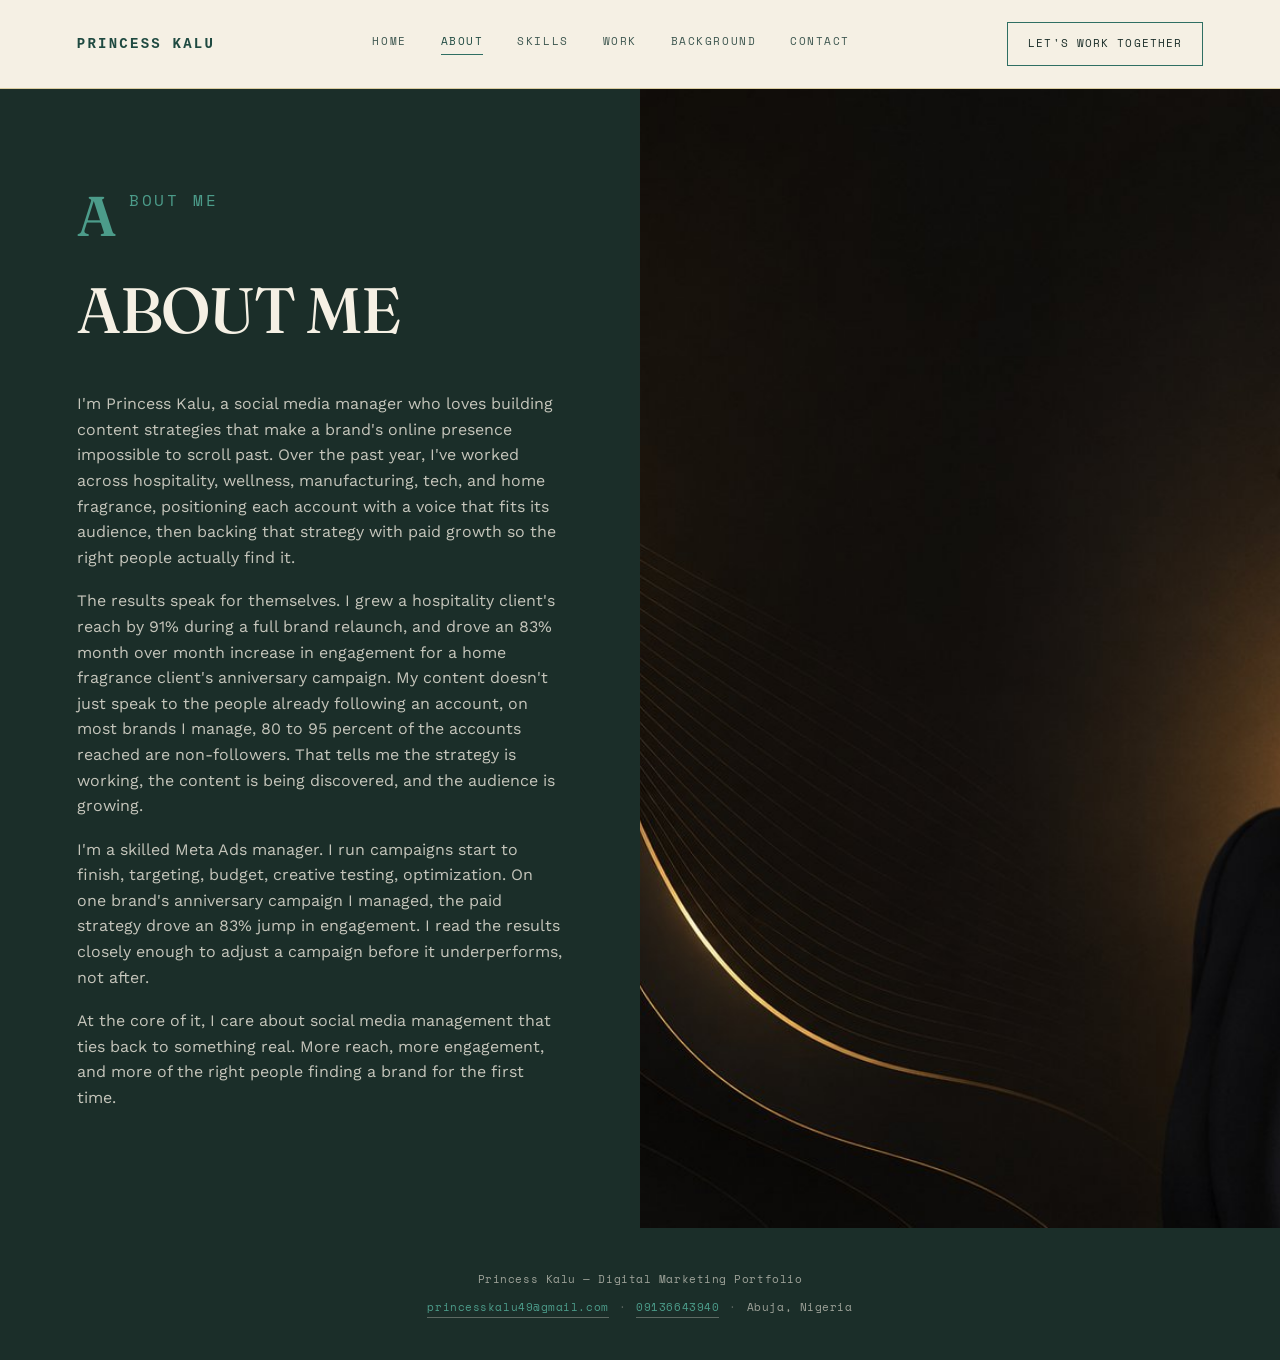
==== commit 9b7f6213: "Add files via upload" ====
--- a/about.html
+++ b/about.html
@@ -4,210 +4,45 @@
 <meta charset="UTF-8">
 <meta name="viewport" content="width=device-width, initial-scale=1.0">
 <title>About — Princess Kalu</title>
-<meta name="description" content="Social media manager and digital marketer based in Abuja, Nigeria. Background, certifications, and client feedback.">
-<meta property="og:title" content="About — Princess Kalu">
-<meta property="og:description" content="Social media manager and digital marketer based in Abuja, Nigeria. Background, certifications, and client feedback.">
-<meta property="og:type" content="website">
-<meta name="twitter:card" content="summary">
-<meta name="twitter:title" content="About — Princess Kalu">
-<meta name="twitter:description" content="Social media manager and digital marketer based in Abuja, Nigeria. Background, certifications, and client feedback.">
-<link rel="icon" href="data:image/svg+xml,%3Csvg xmlns='http://www.w3.org/2000/svg' viewBox='0 0 100 100'%3E%3Crect width='100' height='100' fill='%23A9812F'/%3E%3Ctext x='50' y='68' font-size='60' fill='%23FAF4E7' text-anchor='middle' font-family='Georgia,serif'%3EP%3C/text%3E%3C/svg%3E">
+<meta name="description" content="About Princess Kalu, social media manager based in Abuja, Nigeria.">
+<link rel="icon" href="data:image/svg+xml,%3Csvg xmlns='http://www.w3.org/2000/svg' viewBox='0 0 100 100'%3E%3Crect width='100' height='100' fill='%232F6F63'/%3E%3Ctext x='50' y='68' font-size='60' fill='%23F5F0E4' text-anchor='middle' font-family='Georgia,serif'%3EP%3C/text%3E%3C/svg%3E">
 <link rel="preconnect" href="https://fonts.googleapis.com">
 <link href="https://fonts.googleapis.com/css2?family=Fraunces:ital,opsz,wght@0,9..144,300;0,9..144,500;0,9..144,600;1,9..144,500;1,9..144,600&family=Work+Sans:wght@300;400;500;600&family=Space+Mono:wght@400;700&display=swap" rel="stylesheet">
-<link rel="stylesheet" href="style.css">
+<link rel="stylesheet" href="styles.css">
 </head>
 <body>
-
-<nav>
-  <div class="nav-name"><a href="index.html" style="color:inherit; text-decoration:none;">Princess Kalu</a></div>
-  <div class="nav-links" id="navLinks" style="gap:26px;">
+<nav class="">
+  <a class="nav-name" href="index.html">Princess Kalu</a>
+  <div class="nav-links" id="navLinks">
     <a class="nav-link" href="index.html">Home</a>
-    <a class="nav-link current" href="about.html">About</a>
-    <a class="nav-link" href="services.html">Services</a>
+    <a class="nav-link active" href="about.html">About</a>
+    <a class="nav-link" href="skills.html">Skills</a>
     <a class="nav-link" href="work.html">Work</a>
-    <a class="nav-link" href="process.html">Process</a>
+    <a class="nav-link" href="background.html">Background</a>
     <a class="nav-link" href="contact.html">Contact</a>
   </div>
-  <a href="contact.html" class="nav-cta" style="margin-left:20px;">Let's Work Together</a>
+  <a class="nav-cta" href="contact.html">Let's Work Together</a>
   <button class="nav-toggle" id="navToggle" aria-label="Toggle menu" aria-expanded="false">
     <span></span><span></span><span></span>
   </button>
 </nav>
-
-<!-- ABOUT ME -->
-<section class="about-section">
-  <div class="about-img-wrap">
-    <img src="[data-uri]" alt="Princess Kalu, portrait">
-    <h2 class="about-label">Princess Kalu</h2>
-  </div>
-  <div class="about-content">
+<section class="about-split" id="about" style="padding:0; min-height:auto;">
+  <div class="about-split-text">
     <p class="eyebrow">About Me</p>
+    <h2>About Me</h2>
     <p>I'm Princess Kalu, a social media manager who loves building content strategies that make a brand's online presence impossible to scroll past. Over the past year, I've worked across hospitality, wellness, manufacturing, tech, and home fragrance, positioning each account with a voice that fits its audience, then backing that strategy with paid growth so the right people actually find it.</p>
     <p>The results speak for themselves. I grew a hospitality client's reach by 91% during a full brand relaunch, and drove an 83% month over month increase in engagement for a home fragrance client's anniversary campaign. My content doesn't just speak to the people already following an account, on most brands I manage, 80 to 95 percent of the accounts reached are non-followers. That tells me the strategy is working, the content is being discovered, and the audience is growing.</p>
     <p>I'm a skilled Meta Ads manager. I run campaigns start to finish, targeting, budget, creative testing, optimization. On one brand's anniversary campaign I managed, the paid strategy drove an 83% jump in engagement. I read the results closely enough to adjust a campaign before it underperforms, not after.</p>
     <p>At the core of it, I care about social media management that ties back to something real. More reach, more engagement, and more of the right people finding a brand for the first time.</p>
   </div>
-</section>
-
-
-<section id="background">
-  <div class="section-head">
-    <h2>Background</h2>
-    <div class="rule"></div>
-  </div>
-  <div class="timeline">
-    <div class="timeline-item">
-      <div class="role">Digital Marketing &amp; Social Media Account Manager</div>
-      <div class="org">K21 Media</div>
-      <div class="period">March 2026 — Present</div>
-    </div>
-    <div class="timeline-item">
-      <div class="role">Digital Marketing Intern</div>
-      <div class="org">Bizmarrow Technologies</div>
-      <div class="period">November 2025 — February 2026</div>
-    </div>
-    <div class="timeline-item">
-      <div class="role">B.A. English &amp; Literature</div>
-      <div class="org">Nnamdi Azikiwe University</div>
-      <div class="period">2023</div>
-    </div>
-  </div>
-
-  <div class="certs">
-    <h3>Certifications</h3>
-    <ul>
-      <li>Digital Marketing Certification — Bizmarrow</li>
-      <li>Digital Skill Training — Kinplus</li>
-      <li>Digital Marketing — Spectrum Royalgates</li>
-    </ul>
+  <div class="about-split-img">
+    <img src="[data-uri]" alt="Princess Kalu, portrait">
   </div>
 </section>
-
-
-<!-- TESTIMONIALS -->
-<section class="testimonials">
-  <div class="section-head">
-    <h2>Reviews</h2>
-    <div class="rule"></div>
-  </div>
-  <div class="testi-grid">
-    <div class="testi-card">
-      <span class="mark">"</span>
-      <p>This is good.</p>
-      <p class="attribution">Client feedback, via WhatsApp</p>
-    </div>
-    <div class="testi-card">
-      <span class="mark">"</span>
-      <p>Oh, I love this. Absolutely. Thank you.</p>
-      <p class="attribution">Client feedback, via WhatsApp</p>
-    </div>
-    <div class="testi-card">
-      <span class="mark">"</span>
-      <p>Amazing.</p>
-      <p class="attribution">Client feedback, via WhatsApp</p>
-    </div>
-    <div class="testi-card">
-      <span class="mark">"</span>
-      <p>This is beautiful. Thank you.</p>
-      <p class="attribution">Client feedback, via WhatsApp</p>
-    </div>
-    <div class="testi-card">
-      <span class="mark">"</span>
-      <p>I love how you handle the Instagram stories you put up.</p>
-      <p class="attribution">Client feedback, word of mouth</p>
-    </div>
-  </div>
-</section>
-
-
-
-<footer style="padding:60px 6vw; text-align:center; border-top:1px solid var(--line);">
-  <p class="eyebrow" style="margin-bottom:10px;">Princess Kalu</p>
-  <p style="color:var(--ink-soft); font-size:14px; margin-bottom:16px;">Social Media Manager &middot; Abuja, Nigeria</p>
-  <div style="display:flex; gap:24px; justify-content:center; flex-wrap:wrap; font-family:'Space Mono',monospace; font-size:11px; letter-spacing:.08em; text-transform:uppercase; margin-bottom:16px;">
-    <a href="index.html" style="color:var(--ink-soft);">Home</a>
-    <a href="about.html" style="color:var(--ink-soft);">About</a>
-    <a href="services.html" style="color:var(--ink-soft);">Services</a>
-    <a href="work.html" style="color:var(--ink-soft);">Work</a>
-    <a href="process.html" style="color:var(--ink-soft);">Process</a>
-    <a href="contact.html" style="color:var(--ink-soft);">Contact</a>
-  </div>
-  <p class="fine" style="font-size:11px; color:var(--ink-soft); opacity:.6;">&copy; Princess Kalu &mdash; Digital Marketing Portfolio</p>
+<footer class="mini-footer">
+  <p>Princess Kalu &mdash; Digital Marketing Portfolio</p>
+  <p style="margin-top:10px;"><a href="mailto:princesskalu49@gmail.com">princesskalu49@gmail.com</a><span class="sep">&middot;</span><a href="tel:+2349136643940">09136643940</a><span class="sep">&middot;</span>Abuja, Nigeria</p>
 </footer>
-
-<script>
-  // Mobile nav toggle
-  const navToggle = document.getElementById('navToggle');
-  const navLinks = document.getElementById('navLinks');
-  navToggle.addEventListener('click', () => {
-    const isOpen = navLinks.classList.toggle('open');
-    navToggle.classList.toggle('open', isOpen);
-    navToggle.setAttribute('aria-expanded', isOpen);
-  });
-  navLinks.querySelectorAll('.nav-link').forEach(link => {
-    link.addEventListener('click', () => {
-      navLinks.classList.remove('open');
-      navToggle.classList.remove('open');
-      navToggle.setAttribute('aria-expanded', 'false');
-    });
-  });
-
-  // ===== Site-wide motion: scroll progress, reveal-on-scroll, nav elevation =====
-  document.documentElement.classList.add('js');
-
-  // Scroll progress bar
-  const progressBar = document.createElement('div');
-  progressBar.className = 'scroll-progress';
-  document.body.appendChild(progressBar);
-  const updateProgress = () => {
-    const h = document.documentElement;
-    co